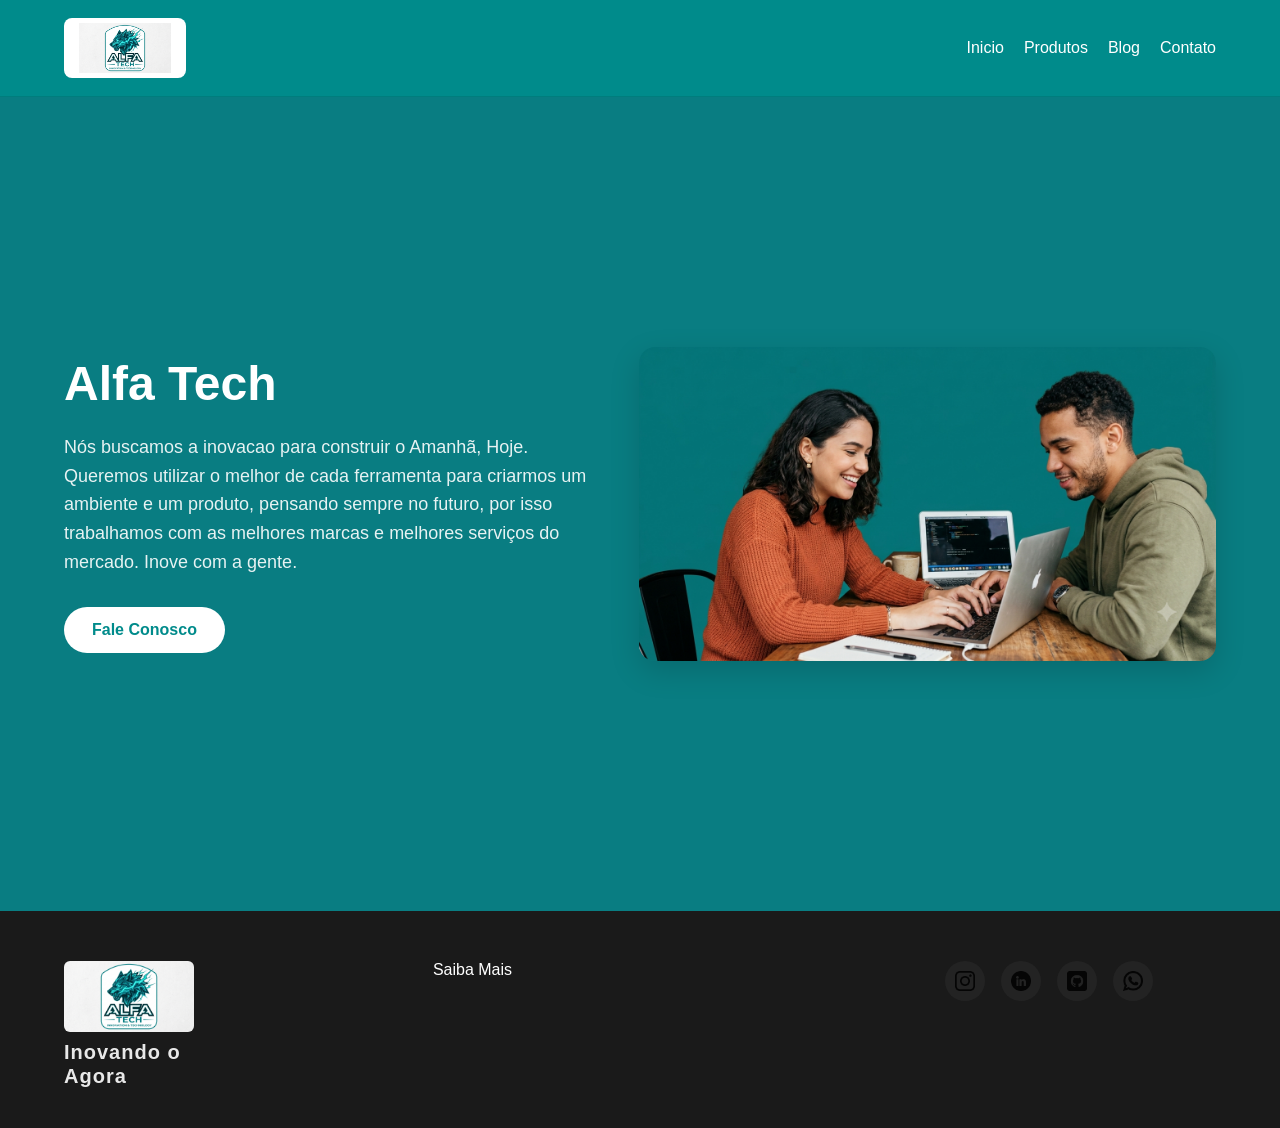
==== pages/index.html @ af76611a "Modify Landing Page Structure" ====
<!doctype html>
<html lang="pt-BR">
  <head>
    <meta charset="UTF-8" />
    <meta name="viewport" content="width=device-width, initial-scale=1.0" />
    <title>Alfa Tech</title>
    <meta
      name="description"
      content="Venha conhecer os Produtos e Tecnologias mais inovadoras do Mercado. Conheça Alfa TEch."
    />
    <link rel="stylesheet" href="/css/main.css" />
    <script src="/js/components/site-header.js" defer></script>
    <script src="/js/components/site-home.js" defer></script>
    <script src="/js/components/site-footer.js" defer></script>
  </head>
  <body>
    <header>
      <site-header></site-header>
    </header>

    <main>
      <site-home></site-home>
    </main>
    <footer>
      <site-footer></site-footer>
    </footer>
  </body>
</html>
---- css/main.css ----
@import 'base/reset.css';
@import 'base/variables.css';

@import 'layout/header.css';
@import 'layout/home.css';
@import 'layout/footer.css';

@import 'base/responsive.css';
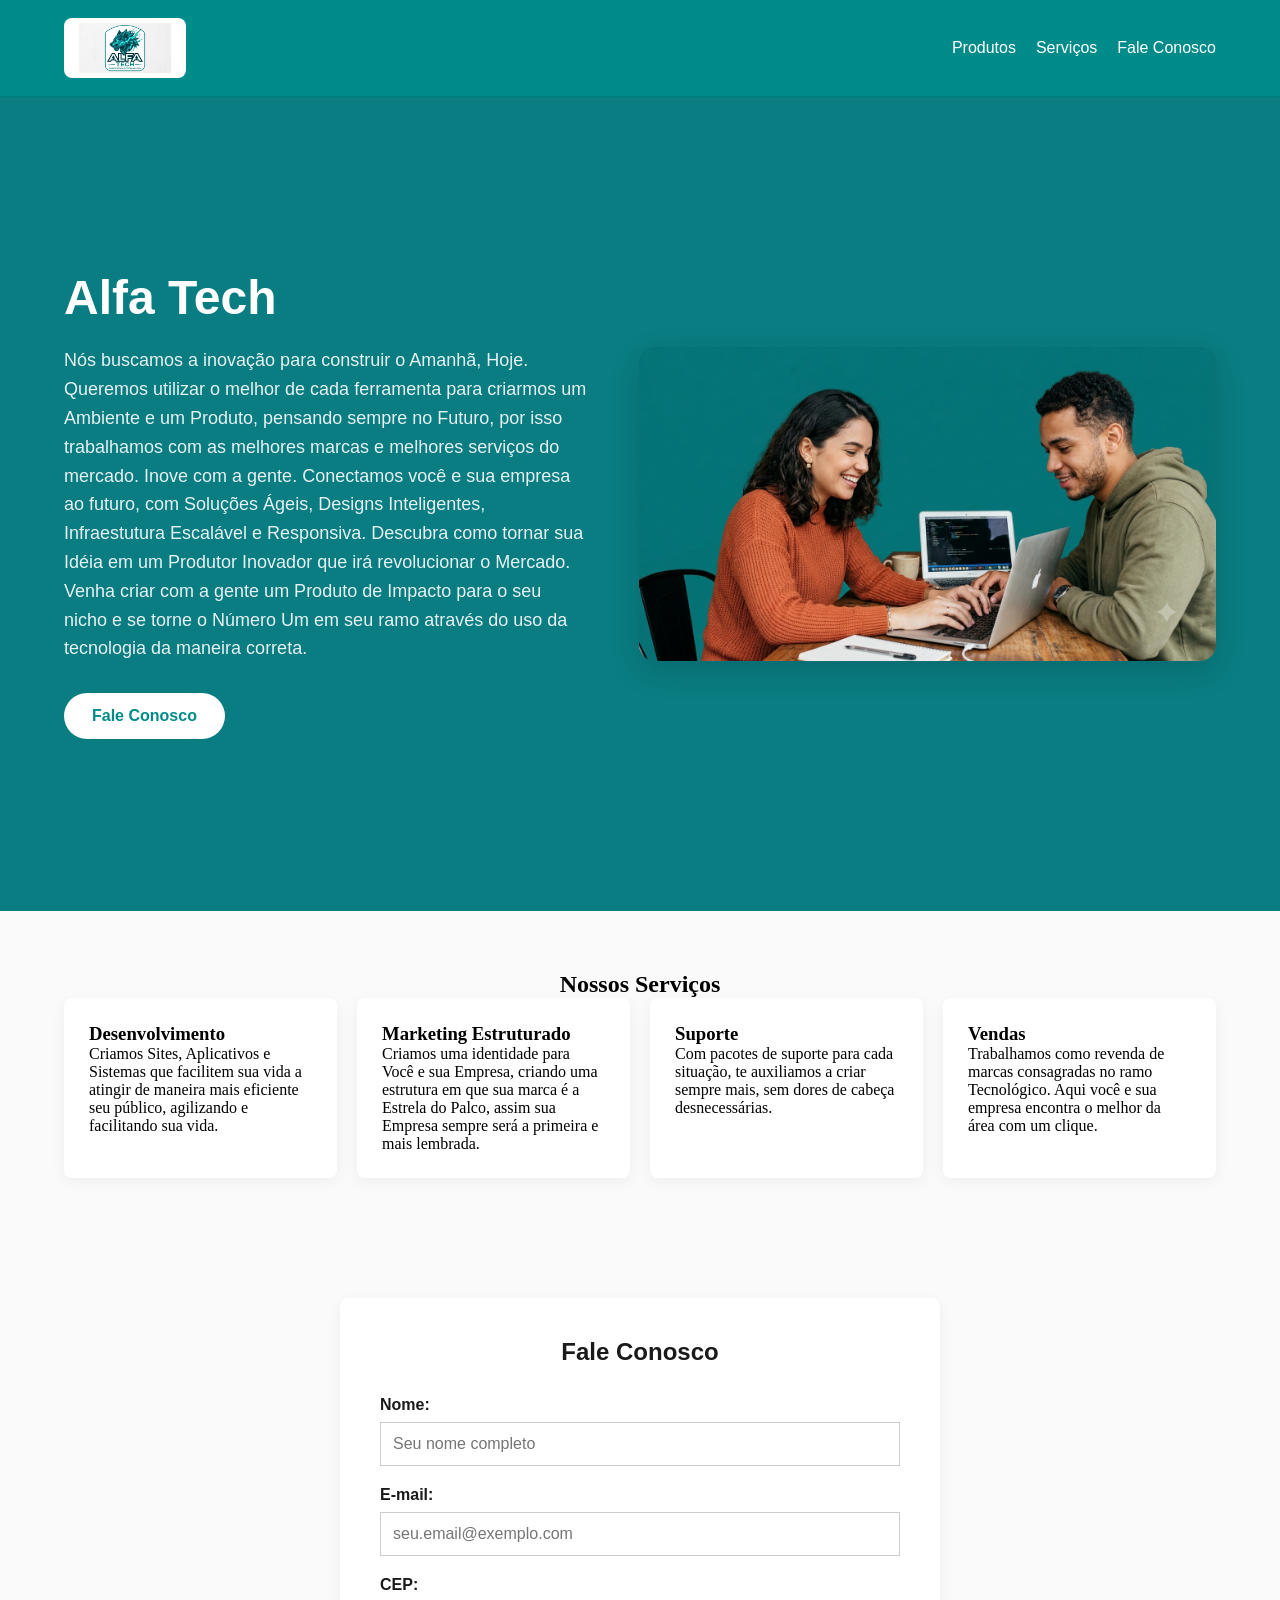
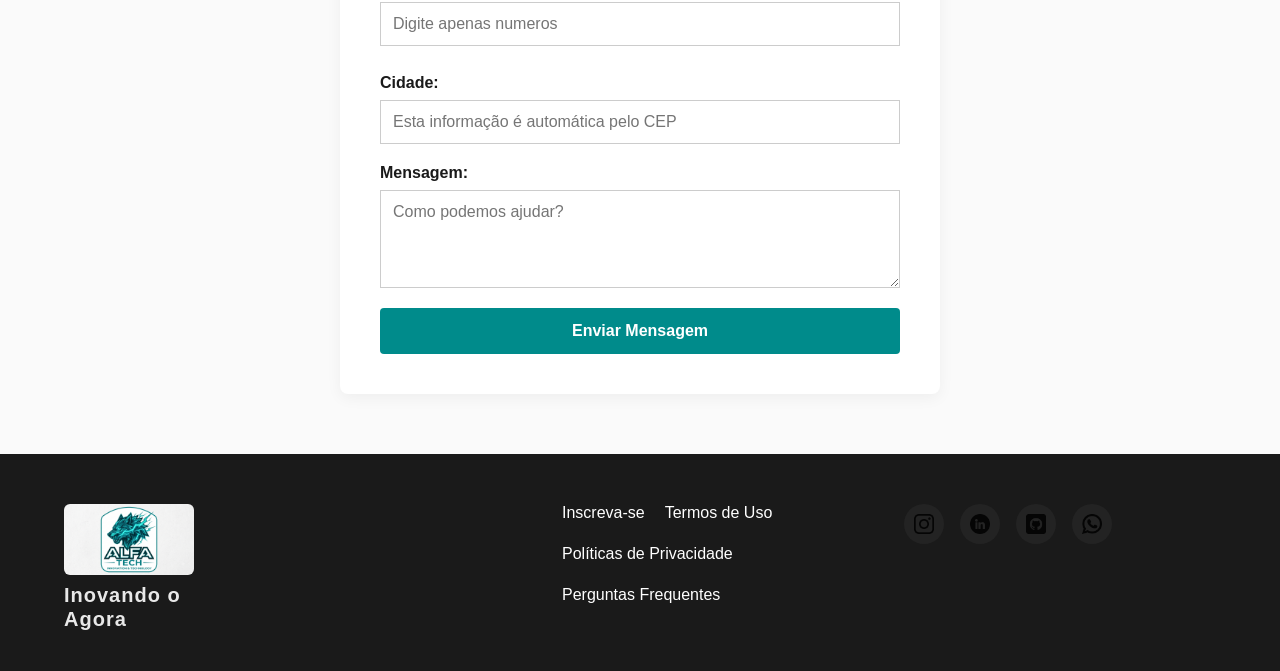
==== commit 04c1a861: "Add Contact Section" ====
--- a/pages/index.html
+++ b/pages/index.html
@@ -6,11 +6,12 @@
     <title>Alfa Tech</title>
     <meta
       name="description"
-      content="Venha conhecer os Produtos e Tecnologias mais inovadoras do Mercado. Conheça Alfa TEch."
+      content="Venha conhecer os Produtos e Tecnologias mais inovadoras do Mercado. Conheça Alfa Tech."
     />
     <link rel="stylesheet" href="/css/main.css" />
     <script src="/js/components/site-header.js" defer></script>
     <script src="/js/components/site-home.js" defer></script>
+    <script src="/js/components/site-contato.js" defer></script>
     <script src="/js/components/site-footer.js" defer></script>
   </head>
   <body>
@@ -20,6 +21,7 @@
 
     <main>
       <site-home></site-home>
+      <site-contato></site-contato>
     </main>
     <footer>
       <site-footer></site-footer>
--- a/css/main.css
+++ b/css/main.css
@@ -3,6 +3,7 @@
 
 @import 'layout/header.css';
 @import 'layout/home.css';
+@import 'layout/contato.css';
 @import 'layout/footer.css';
 
 @import 'base/responsive.css';
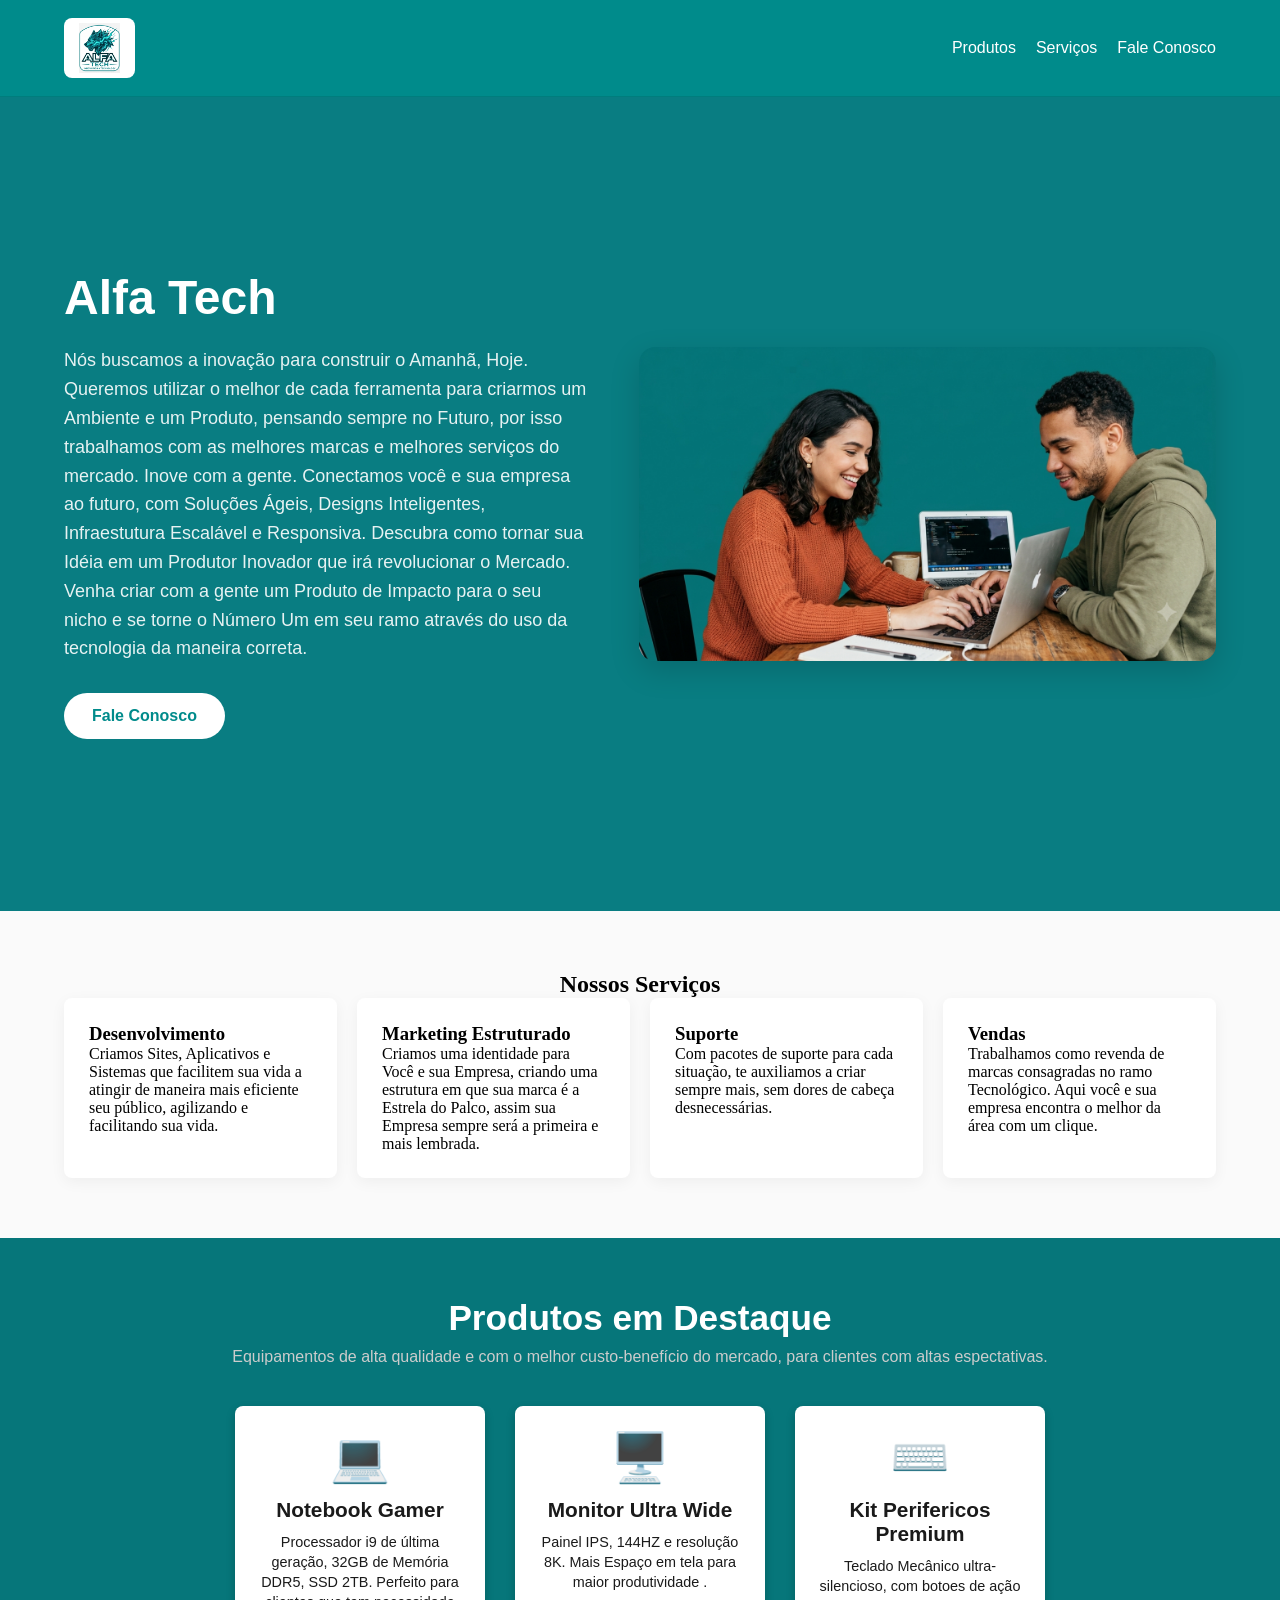
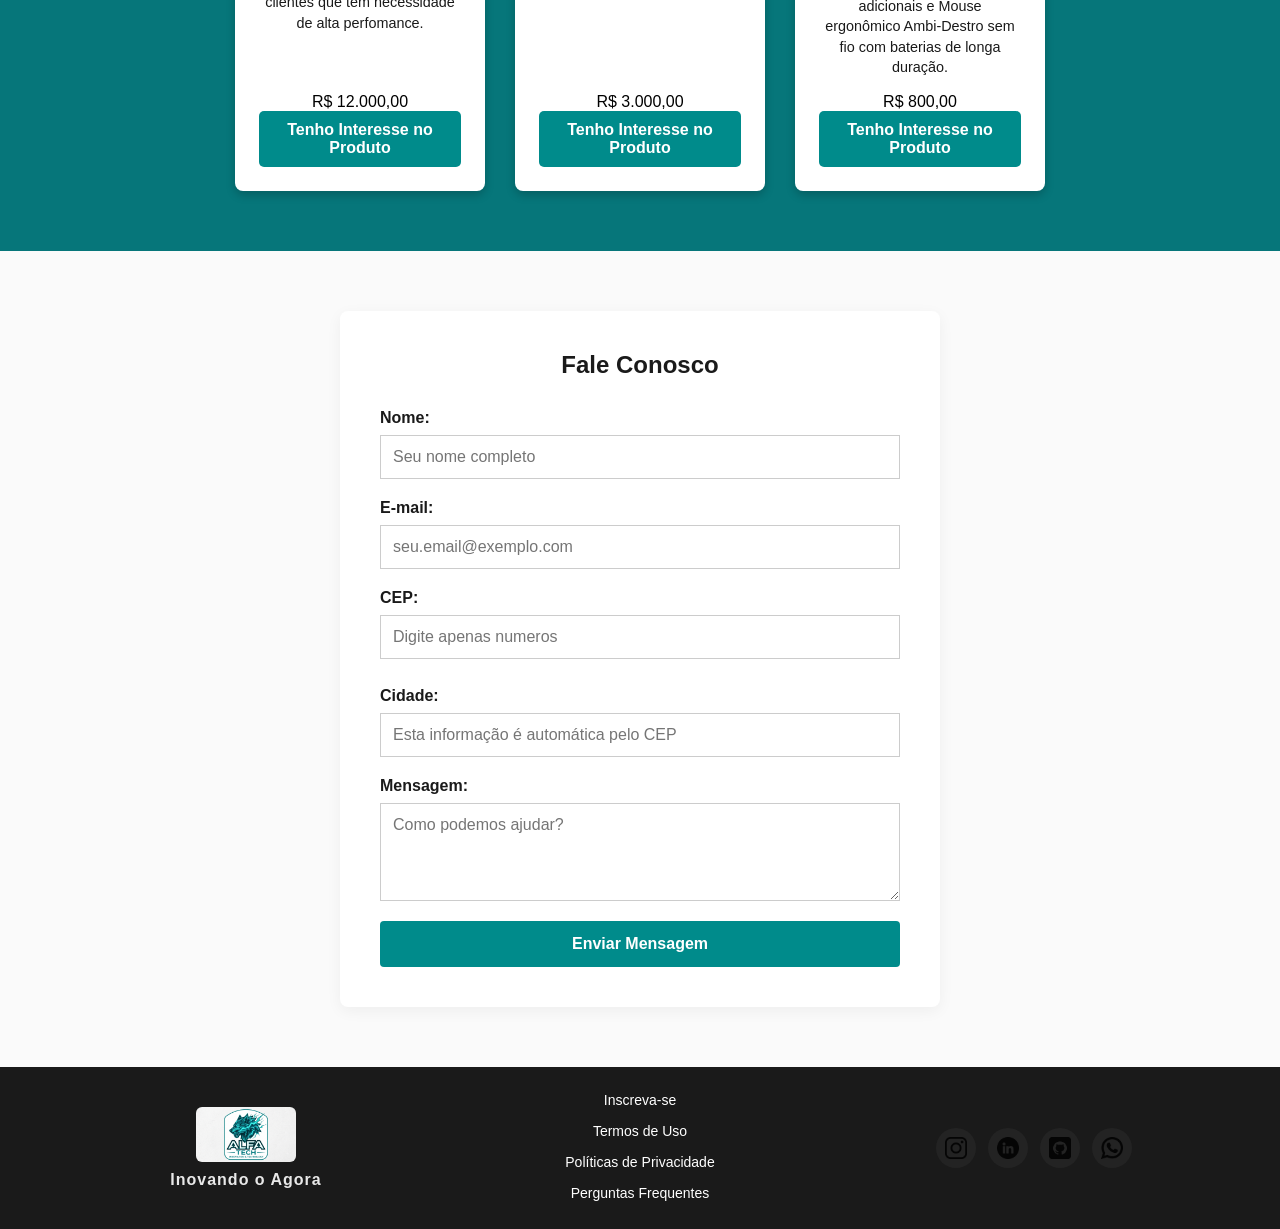
==== commit a280c988: "Add products section and improve layout responsiveness" ====
--- a/pages/index.html
+++ b/pages/index.html
@@ -4,6 +4,8 @@
     <meta charset="UTF-8" />
     <meta name="viewport" content="width=device-width, initial-scale=1.0" />
     <title>Alfa Tech</title>
+    <link rel="icon" type="image/png" href="/assets/icons/favicon-32x32.png" />
+    <link rel="apple-touch-icon" sizes="180x180" href="/apple-touch-icon.png" />
     <meta
       name="description"
       content="Venha conhecer os Produtos e Tecnologias mais inovadoras do Mercado. Conheça Alfa Tech."
@@ -11,7 +13,7 @@
     <link rel="stylesheet" href="/css/main.css" />
     <script src="/js/components/site-header.js" defer></script>
     <script src="/js/components/site-home.js" defer></script>
-    <script src="/js/components/site-contato.js" defer></script>
+    <script src="/js/components/site-contato.js" type="module"></script>
     <script src="/js/components/site-footer.js" defer></script>
   </head>
   <body>
--- a/css/main.css
+++ b/css/main.css
@@ -1,9 +1,9 @@
-@import 'base/reset.css';
-@import 'base/variables.css';
+@import "base/reset.css";
+@import "base/variables.css";
 
-@import 'layout/header.css';
-@import 'layout/home.css';
-@import 'layout/contato.css';
-@import 'layout/footer.css';
+@import "layout/header.css";
+@import "layout/home.css";
+@import "layout/contato.css";
+@import "layout/footer.css";
 
-@import 'base/responsive.css';+@import "base/responsive.css";
